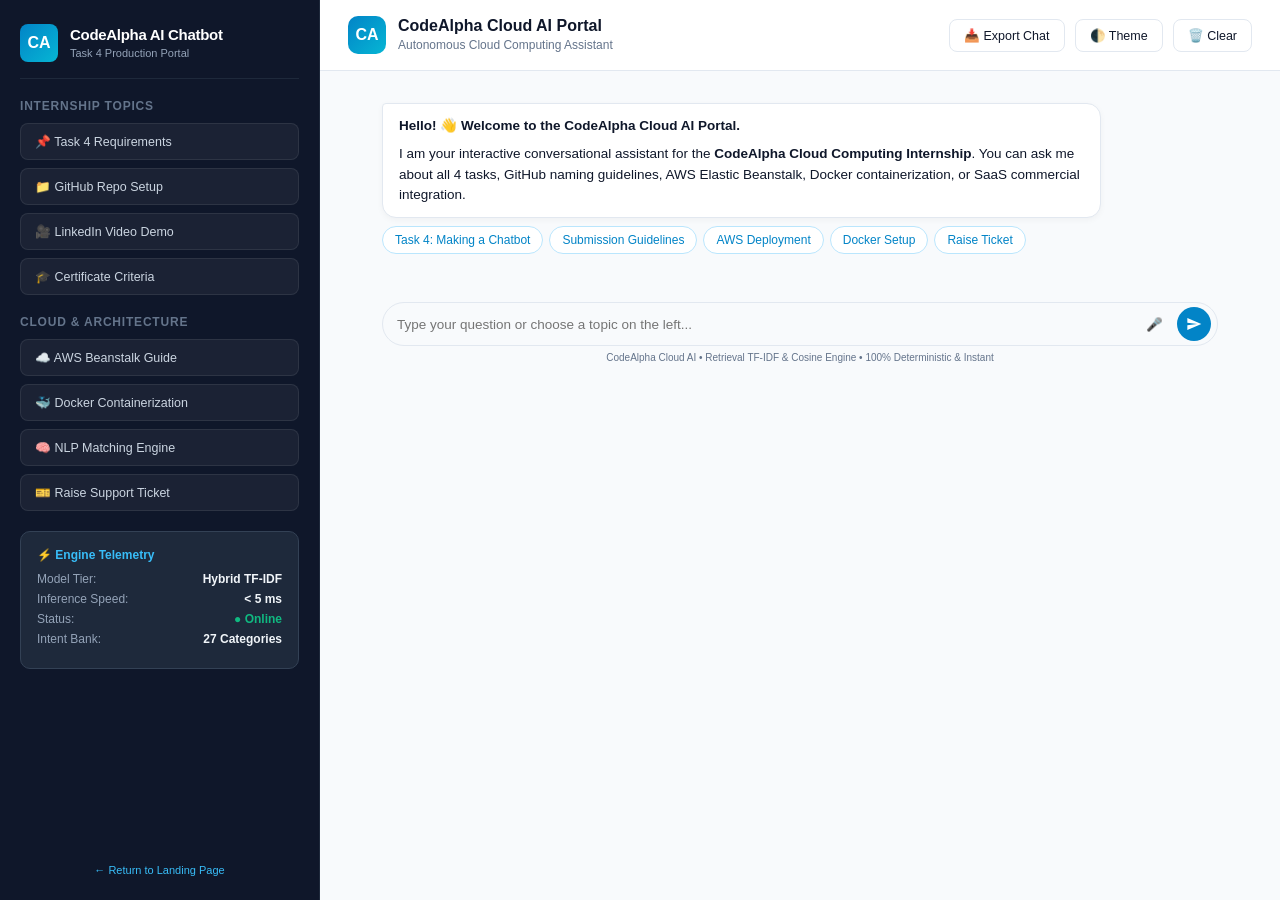
==== templates/chat.html @ cb029849 "feat: complete Task 4 cloud AI chatbot with hybrid NLP, embeddable widget, and cloud deployment" ====
<!DOCTYPE html>
<html lang="en">
<head>
  <meta charset="UTF-8">
  <meta name="viewport" content="width=device-width, initial-scale=1.0">
  <title>CodeAlpha Cloud AI Chatbot | Fullscreen Portal</title>
  <link rel="stylesheet" href="/static/css/chatbot.css">
  <style>
    * { box-sizing: border-box; margin: 0; padding: 0; }
    body {
      font-family: -apple-system, BlinkMacSystemFont, "Segoe UI", Roboto, Helvetica, Arial, sans-serif;
      background: var(--ca-bg);
      color: var(--ca-text);
      height: 100vh;
      display: flex;
      overflow: hidden;
    }

    /* Sidebar */
    .portal-sidebar {
      width: 320px;
      background: #0f172a;
      color: white;
      border-right: 1px solid #1e293b;
      display: flex;
      flex-direction: column;
      padding: 24px 20px;
      gap: 20px;
      overflow-y: auto;
    }

    .sidebar-header {
      display: flex;
      align-items: center;
      gap: 12px;
      padding-bottom: 16px;
      border-bottom: 1px solid #1e293b;
    }

    .sidebar-logo {
      width: 38px;
      height: 38px;
      border-radius: 8px;
      background: linear-gradient(135deg, #0284c7, #06b6d4);
      display: flex;
      align-items: center;
      justify-content: center;
      font-weight: 800;
      color: white;
    }

    .sidebar-title h2 {
      font-size: 15px;
      font-weight: 700;
      letter-spacing: -0.3px;
    }

    .sidebar-title span {
      font-size: 11px;
      color: #94a3b8;
    }

    /* Category Topics */
    .topic-group h4 {
      font-size: 12px;
      text-transform: uppercase;
      letter-spacing: 0.8px;
      color: #64748b;
      margin-bottom: 10px;
    }

    .topic-list {
      display: flex;
      flex-direction: column;
      gap: 8px;
    }

    .topic-btn {
      background: rgba(255, 255, 255, 0.05);
      border: 1px solid rgba(255, 255, 255, 0.08);
      color: #cbd5e1;
      padding: 10px 14px;
      border-radius: 8px;
      font-size: 12.5px;
      text-align: left;
      cursor: pointer;
      transition: all 0.2s;
    }

    .topic-btn:hover {
      background: rgba(2, 132, 199, 0.2);
      border-color: #0284c7;
      color: #38bdf8;
      transform: translateX(3px);
    }

    /* Telemetry Info Card */
    .telemetry-card {
      background: #1e293b;
      border: 1px solid #334155;
      border-radius: 10px;
      padding: 16px;
      font-size: 12px;
    }

    .telemetry-card h5 {
      color: #38bdf8;
      font-size: 12px;
      margin-bottom: 10px;
      display: flex;
      align-items: center;
      gap: 6px;
    }

    .telemetry-item {
      display: flex;
      justify-content: space-between;
      margin-bottom: 6px;
      color: #94a3b8;
    }

    .telemetry-item span:last-child {
      color: #f1f5f9;
      font-weight: 600;
    }

    /* Main Chat Portal Area */
    .portal-main {
      flex: 1;
      display: flex;
      flex-direction: column;
      height: 100vh;
      background: var(--ca-bg);
      position: relative;
    }

    .portal-header {
      padding: 16px 28px;
      background: var(--ca-card-bg);
      border-bottom: 1px solid var(--ca-border);
      display: flex;
      align-items: center;
      justify-content: space-between;
    }

    .portal-header-info {
      display: flex;
      align-items: center;
      gap: 12px;
    }

    .portal-header-actions {
      display: flex;
      gap: 10px;
      align-items: center;
    }

    .portal-action-btn {
      background: var(--ca-card-bg);
      border: 1px solid var(--ca-border);
      color: var(--ca-text);
      padding: 8px 14px;
      border-radius: 8px;
      font-size: 12.5px;
      font-weight: 500;
      cursor: pointer;
      display: inline-flex;
      align-items: center;
      gap: 6px;
      transition: all 0.2s;
    }

    .portal-action-btn:hover {
      background: var(--ca-border);
    }

    /* Fullscreen Chat Box Override */
    #ca-chat-container.portal-view {
      position: static;
      width: 100%;
      height: 100%;
      max-width: 100%;
      max-height: 100%;
      box-shadow: none;
      border: none;
      border-radius: 0;
      opacity: 1;
      visibility: visible;
      transform: none;
    }

    #ca-chat-messages.portal-messages {
      flex: 1;
      padding: 32px;
      max-width: 900px;
      width: 100%;
      margin: 0 auto;
    }

    .portal-footer {
      max-width: 900px;
      width: 100%;
      margin: 0 auto;
      padding: 16px 32px 24px;
    }

    @media (max-width: 850px) {
      .portal-sidebar { display: none; }
      #ca-chat-messages.portal-messages { padding: 16px; }
      .portal-footer { padding: 12px 16px; }
    }
  </style>
</head>
<body>

  <!-- Left Sidebar -->
  <aside class="portal-sidebar">
    <div class="sidebar-header">
      <div class="sidebar-logo">CA</div>
      <div class="sidebar-title">
        <h2>CodeAlpha AI Chatbot</h2>
        <span>Task 4 Production Portal</span>
      </div>
    </div>

    <!-- Quick Prompts List -->
    <div class="topic-group">
      <h4>Internship Topics</h4>
      <div class="topic-list">
        <button class="topic-btn" onclick="portalAsk('What is Task 4: Making a Chatbot?')">📌 Task 4 Requirements</button>
        <button class="topic-btn" onclick="portalAsk('How to name GitHub repository?')">📁 GitHub Repo Setup</button>
        <button class="topic-btn" onclick="portalAsk('LinkedIn post and demo instructions')">🎥 LinkedIn Video Demo</button>
        <button class="topic-btn" onclick="portalAsk('Internship completion certificate')">🎓 Certificate Criteria</button>
      </div>
    </div>

    <div class="topic-group">
      <h4>Cloud & Architecture</h4>
      <div class="topic-list">
        <button class="topic-btn" onclick="portalAsk('Explain AWS Elastic Beanstalk deployment')">☁️ AWS Beanstalk Guide</button>
        <button class="topic-btn" onclick="portalAsk('How to run chatbot with Docker?')">🐳 Docker Containerization</button>
        <button class="topic-btn" onclick="portalAsk('Explain TF-IDF and Cosine Similarity')">🧠 NLP Matching Engine</button>
        <button class="topic-btn" onclick="portalAsk('ticket: I need help deploying to AWS')">🎫 Raise Support Ticket</button>
      </div>
    </div>

    <!-- Engine Telemetry Card -->
    <div class="telemetry-card">
      <h5>⚡ Engine Telemetry</h5>
      <div class="telemetry-item">
        <span>Model Tier:</span>
        <span id="tele-tier">Hybrid TF-IDF</span>
      </div>
      <div class="telemetry-item">
        <span>Inference Speed:</span>
        <span>&lt; 5 ms</span>
      </div>
      <div class="telemetry-item">
        <span>Status:</span>
        <span style="color:#10b981;">● Online</span>
      </div>
      <div class="telemetry-item">
        <span>Intent Bank:</span>
        <span>27 Categories</span>
      </div>
    </div>

    <div style="margin-top:auto; font-size:11px; color:#64748b; text-align:center;">
      <a href="/" style="color:#38bdf8; text-decoration:none;">← Return to Landing Page</a>
    </div>
  </aside>

  <!-- Main Chat Workspace -->
  <main class="portal-main">
    <header class="portal-header">
      <div class="portal-header-info">
        <div class="ca-avatar">CA</div>
        <div>
          <h2 style="font-size:16px; font-weight:700;">CodeAlpha Cloud AI Portal</h2>
          <span style="font-size:12px; color:var(--ca-text-muted);">Autonomous Cloud Computing Assistant</span>
        </div>
      </div>
      <div class="portal-header-actions">
        <button id="ca-export-btn" class="portal-action-btn" title="Download Markdown Transcript">
          <span>📥 Export Chat</span>
        </button>
        <button id="theme-toggle-btn" class="portal-action-btn" title="Toggle Dark/Light Mode">
          <span>🌓 Theme</span>
        </button>
        <button id="ca-clear-btn" class="portal-action-btn" title="Clear Conversation">
          <span>🗑️ Clear</span>
        </button>
      </div>
    </header>

    <!-- Embedded Chat Container -->
    <div id="ca-chat-container" class="portal-view">
      <div id="ca-chat-messages" class="ca-chat-messages portal-messages" aria-live="polite">
        <div class="ca-msg bot">
          <div class="ca-bubble">
            <p><strong>Hello! 👋 Welcome to the CodeAlpha Cloud AI Portal.</strong></p>
            <p>I am your interactive conversational assistant for the <strong>CodeAlpha Cloud Computing Internship</strong>. You can ask me about all 4 tasks, GitHub naming guidelines, AWS Elastic Beanstalk, Docker containerization, or SaaS commercial integration.</p>
          </div>
          <div class="ca-suggestions">
            <button class="ca-chip" onclick="portalAsk('Task 4: Making a Chatbot')">Task 4: Making a Chatbot</button>
            <button class="ca-chip" onclick="portalAsk('Submission Guidelines')">Submission Guidelines</button>
            <button class="ca-chip" onclick="portalAsk('AWS Deployment Guide')">AWS Deployment</button>
            <button class="ca-chip" onclick="portalAsk('Docker Deployment')">Docker Setup</button>
            <button class="ca-chip" onclick="portalAsk('ticket: Need help with cloud deployment')">Raise Ticket</button>
          </div>
        </div>
      </div>

      <div class="portal-footer">
        <form id="ca-chat-form" class="ca-input-form">
          <input
            id="ca-message-input"
            class="ca-input-field"
            type="text"
            placeholder="Type your question or choose a topic on the left..."
            maxlength="1000"
            autocomplete="off"
            required
          />
          <button type="button" id="ca-mic-btn" class="ca-mic-btn" title="Voice Input">🎤</button>
          <button type="submit" class="ca-send-btn" title="Send Message">
            <svg viewBox="0 0 24 24"><path d="M2.01 21L23 12 2.01 3 2 10l15 2-15 2z"/></svg>
          </button>
        </form>
        <div class="ca-footer-credit">
          CodeAlpha Cloud AI • Retrieval TF-IDF & Cosine Engine • 100% Deterministic & Instant
        </div>
      </div>
    </div>
  </main>

  <!-- Chatbot Engine JS -->
  <script src="/static/js/chatbot.js"></script>

  <script>
    function portalAsk(query) {
      if (window.openCodeAlphaChat) {
        window.openCodeAlphaChat(query);
      }
    }

    // Theme Toggle
    const themeBtn = document.getElementById("theme-toggle-btn");
    themeBtn.addEventListener("click", function() {
      const isDark = document.body.getAttribute("data-theme") === "dark";
      if (isDark) {
        document.body.removeAttribute("data-theme");
      } else {
        document.body.setAttribute("data-theme", "dark");
      }
    });
  </script>
</body>
</html>
---- static/css/chatbot.css ----
/* CodeAlpha Cloud AI Chatbot Styles */
:root {
  --ca-primary: #0284c7;
  --ca-primary-hover: #0369a1;
  --ca-accent: #06b6d4;
  --ca-bg: #f8fafc;
  --ca-card-bg: #ffffff;
  --ca-text: #0f172a;
  --ca-text-muted: #64748b;
  --ca-border: #e2e8f0;
  --ca-bot-bubble: #f1f5f9;
  --ca-user-bubble: linear-gradient(135deg, #0284c7, #0ea5e9);
  --ca-user-text: #ffffff;
  --ca-shadow: 0 10px 25px -5px rgba(0, 0, 0, 0.1), 0 8px 10px -6px rgba(0, 0, 0, 0.1);
  --ca-radius: 16px;
}

[data-theme="dark"] {
  --ca-bg: #0f172a;
  --ca-card-bg: #1e293b;
  --ca-text: #f1f5f9;
  --ca-text-muted: #94a3b8;
  --ca-border: #334155;
  --ca-bot-bubble: #334155;
  --ca-user-bubble: linear-gradient(135deg, #0284c7, #2563eb);
  --ca-user-text: #ffffff;
  --ca-shadow: 0 12px 30px rgba(0, 0, 0, 0.35);
}

/* Floating Launcher Button */
.ca-widget-launcher {
  position: fixed;
  bottom: 24px;
  right: 24px;
  width: 60px;
  height: 60px;
  border-radius: 50%;
  background: linear-gradient(135deg, #0284c7, #06b6d4);
  color: white;
  border: none;
  cursor: pointer;
  box-shadow: 0 8px 24px rgba(2, 132, 199, 0.45);
  display: flex;
  align-items: center;
  justify-content: center;
  z-index: 99999;
  transition: transform 0.25s ease, box-shadow 0.25s ease;
}

.ca-widget-launcher:hover {
  transform: scale(1.08);
  box-shadow: 0 12px 30px rgba(2, 132, 199, 0.6);
}

.ca-widget-launcher svg {
  width: 28px;
  height: 28px;
  fill: currentColor;
  transition: transform 0.2s ease;
}

.ca-badge {
  position: absolute;
  top: -2px;
  right: -2px;
  width: 14px;
  height: 14px;
  background: #10b981;
  border: 2px solid white;
  border-radius: 50%;
  animation: pulse 2s infinite;
}

@keyframes pulse {
  0% { transform: scale(0.95); box-shadow: 0 0 0 0 rgba(16, 185, 129, 0.7); }
  70% { transform: scale(1); box-shadow: 0 0 0 8px rgba(16, 185, 129, 0); }
  100% { transform: scale(0.95); box-shadow: 0 0 0 0 rgba(16, 185, 129, 0); }
}

/* Floating Widget Container */
.ca-widget-container {
  position: fixed;
  bottom: 96px;
  right: 24px;
  width: 390px;
  height: 600px;
  max-width: calc(100vw - 32px);
  max-height: calc(100vh - 120px);
  background: var(--ca-card-bg);
  border: 1px solid var(--ca-border);
  border-radius: var(--ca-radius);
  box-shadow: var(--ca-shadow);
  display: flex;
  flex-direction: column;
  overflow: hidden;
  z-index: 99998;
  opacity: 0;
  visibility: hidden;
  transform: translateY(20px) scale(0.95);
  transition: all 0.3s cubic-bezier(0.16, 1, 0.3, 1);
}

.ca-widget-container.active {
  opacity: 1;
  visibility: visible;
  transform: translateY(0) scale(1);
}

/* Widget Header */
.ca-chat-header {
  padding: 16px 20px;
  background: linear-gradient(135deg, #0f172a, #1e293b);
  color: white;
  display: flex;
  align-items: center;
  justify-content: space-between;
  border-bottom: 1px solid rgba(255, 255, 255, 0.1);
}

.ca-header-info {
  display: flex;
  align-items: center;
  gap: 12px;
}

.ca-avatar {
  width: 38px;
  height: 38px;
  border-radius: 10px;
  background: linear-gradient(135deg, #0284c7, #06b6d4);
  display: flex;
  align-items: center;
  justify-content: center;
  font-weight: bold;
  color: white;
  font-size: 16px;
}

.ca-title-group h3 {
  margin: 0;
  font-size: 15px;
  font-weight: 600;
}

.ca-title-group .ca-status {
  display: flex;
  align-items: center;
  gap: 6px;
  font-size: 11px;
  color: #94a3b8;
}

.ca-status-dot {
  width: 7px;
  height: 7px;
  border-radius: 50%;
  background: #10b981;
}

.ca-header-actions {
  display: flex;
  gap: 8px;
}

.ca-icon-btn {
  background: transparent;
  border: none;
  color: #94a3b8;
  cursor: pointer;
  padding: 6px;
  border-radius: 6px;
  display: flex;
  align-items: center;
  justify-content: center;
  transition: color 0.2s, background 0.2s;
}

.ca-icon-btn:hover {
  color: white;
  background: rgba(255, 255, 255, 0.1);
}

/* Messages Area */
.ca-chat-messages {
  flex: 1;
  overflow-y: auto;
  padding: 16px;
  display: flex;
  flex-direction: column;
  gap: 14px;
  background: var(--ca-bg);
}

.ca-msg {
  display: flex;
  flex-direction: column;
  max-width: 86%;
  animation: fadeIn 0.25s ease-out;
}

@keyframes fadeIn {
  from { opacity: 0; transform: translateY(6px); }
  to { opacity: 1; transform: translateY(0); }
}

.ca-msg.bot {
  align-self: flex-start;
}

.ca-msg.user {
  align-self: flex-end;
}

.ca-bubble {
  padding: 12px 16px;
  border-radius: 14px;
  font-size: 13.5px;
  line-height: 1.5;
  word-break: break-word;
}

.ca-msg.bot .ca-bubble {
  background: var(--ca-card-bg);
  color: var(--ca-text);
  border: 1px solid var(--ca-border);
  border-top-left-radius: 4px;
  box-shadow: 0 2px 6px rgba(0, 0, 0, 0.04);
}

.ca-msg.user .ca-bubble {
  background: var(--ca-user-bubble);
  color: var(--ca-user-text);
  border-top-right-radius: 4px;
  box-shadow: 0 4px 12px rgba(2, 132, 199, 0.25);
}

.ca-bubble p {
  margin: 0 0 8px 0;
}
.ca-bubble p:last-child {
  margin: 0;
}

.ca-bubble ul, .ca-bubble ol {
  margin: 6px 0;
  padding-left: 20px;
}

.ca-bubble code {
  background: rgba(0, 0, 0, 0.08);
  padding: 2px 5px;
  border-radius: 4px;
  font-family: monospace;
  font-size: 12px;
}

.ca-msg.user .ca-bubble code {
  background: rgba(255, 255, 255, 0.2);
}

.ca-bubble pre {
  background: #0f172a;
  color: #38bdf8;
  padding: 10px;
  border-radius: 8px;
  overflow-x: auto;
  font-size: 12px;
  margin: 8px 0;
}

/* Meta telemetry tags under bot bubble */
.ca-meta-bar {
  display: flex;
  align-items: center;
  gap: 8px;
  margin-top: 4px;
  font-size: 11px;
  color: var(--ca-text-muted);
}

.ca-badge-confidence {
  display: inline-flex;
  align-items: center;
  background: rgba(16, 185, 129, 0.12);
  color: #059669;
  padding: 2px 6px;
  border-radius: 4px;
  font-weight: 600;
  font-size: 10px;
}

.ca-feedback-group {
  display: inline-flex;
  gap: 4px;
  margin-left: auto;
}

.ca-feedback-btn {
  background: none;
  border: none;
  cursor: pointer;
  padding: 2px 4px;
  border-radius: 4px;
  color: var(--ca-text-muted);
  font-size: 12px;
  transition: all 0.2s;
}

.ca-feedback-btn:hover {
  color: var(--ca-primary);
  background: rgba(0, 0, 0, 0.05);
}

.ca-feedback-btn.voted {
  color: #059669;
  font-weight: bold;
}

/* Suggestions Chips */
.ca-suggestions {
  display: flex;
  flex-wrap: wrap;
  gap: 6px;
  margin-top: 8px;
}

.ca-chip {
  background: var(--ca-card-bg);
  border: 1px solid #bae6fd;
  color: #0284c7;
  padding: 6px 12px;
  border-radius: 20px;
  font-size: 12px;
  cursor: pointer;
  transition: all 0.2s ease;
  white-space: nowrap;
}

.ca-chip:hover {
  background: #0284c7;
  color: white;
  border-color: #0284c7;
  transform: translateY(-1px);
}

/* Typing Indicator */
.ca-typing {
  display: flex;
  align-items: center;
  gap: 4px;
  padding: 10px 14px;
  background: var(--ca-card-bg);
  border: 1px solid var(--ca-border);
  border-radius: 14px;
  width: fit-content;
  border-top-left-radius: 4px;
}

.ca-dot {
  width: 6px;
  height: 6px;
  background: #94a3b8;
  border-radius: 50%;
  animation: wave 1.2s infinite ease-in-out;
}

.ca-dot:nth-child(2) { animation-delay: 0.2s; }
.ca-dot:nth-child(3) { animation-delay: 0.4s; }

@keyframes wave {
  0%, 60%, 100% { transform: translateY(0); }
  30% { transform: translateY(-5px); }
}

/* Input Form */
.ca-chat-footer {
  padding: 12px 16px;
  background: var(--ca-card-bg);
  border-top: 1px solid var(--ca-border);
}

.ca-input-form {
  display: flex;
  align-items: center;
  gap: 8px;
  background: var(--ca-bg);
  border: 1px solid var(--ca-border);
  border-radius: 24px;
  padding: 4px 6px 4px 14px;
  transition: border-color 0.2s, box-shadow 0.2s;
}

.ca-input-form:focus-within {
  border-color: var(--ca-primary);
  box-shadow: 0 0 0 3px rgba(2, 132, 199, 0.15);
}

.ca-input-field {
  flex: 1;
  border: none;
  background: transparent;
  outline: none;
  font-size: 13.5px;
  color: var(--ca-text);
  padding: 6px 0;
}

.ca-mic-btn {
  background: none;
  border: none;
  color: var(--ca-text-muted);
  cursor: pointer;
  padding: 6px;
  display: flex;
  align-items: center;
  justify-content: center;
  border-radius: 50%;
  transition: all 0.2s;
}

.ca-mic-btn.listening {
  color: #ef4444;
  animation: pulse 1s infinite;
}

.ca-send-btn {
  width: 34px;
  height: 34px;
  border-radius: 50%;
  background: var(--ca-primary);
  color: white;
  border: none;
  display: flex;
  align-items: center;
  justify-content: center;
  cursor: pointer;
  transition: background 0.2s, transform 0.1s;
}

.ca-send-btn:hover {
  background: var(--ca-primary-hover);
  transform: scale(1.05);
}

.ca-send-btn svg {
  width: 16px;
  height: 16px;
  fill: currentColor;
}

.ca-footer-credit {
  text-align: center;
  font-size: 10px;
  color: var(--ca-text-muted);
  margin-top: 6px;
}
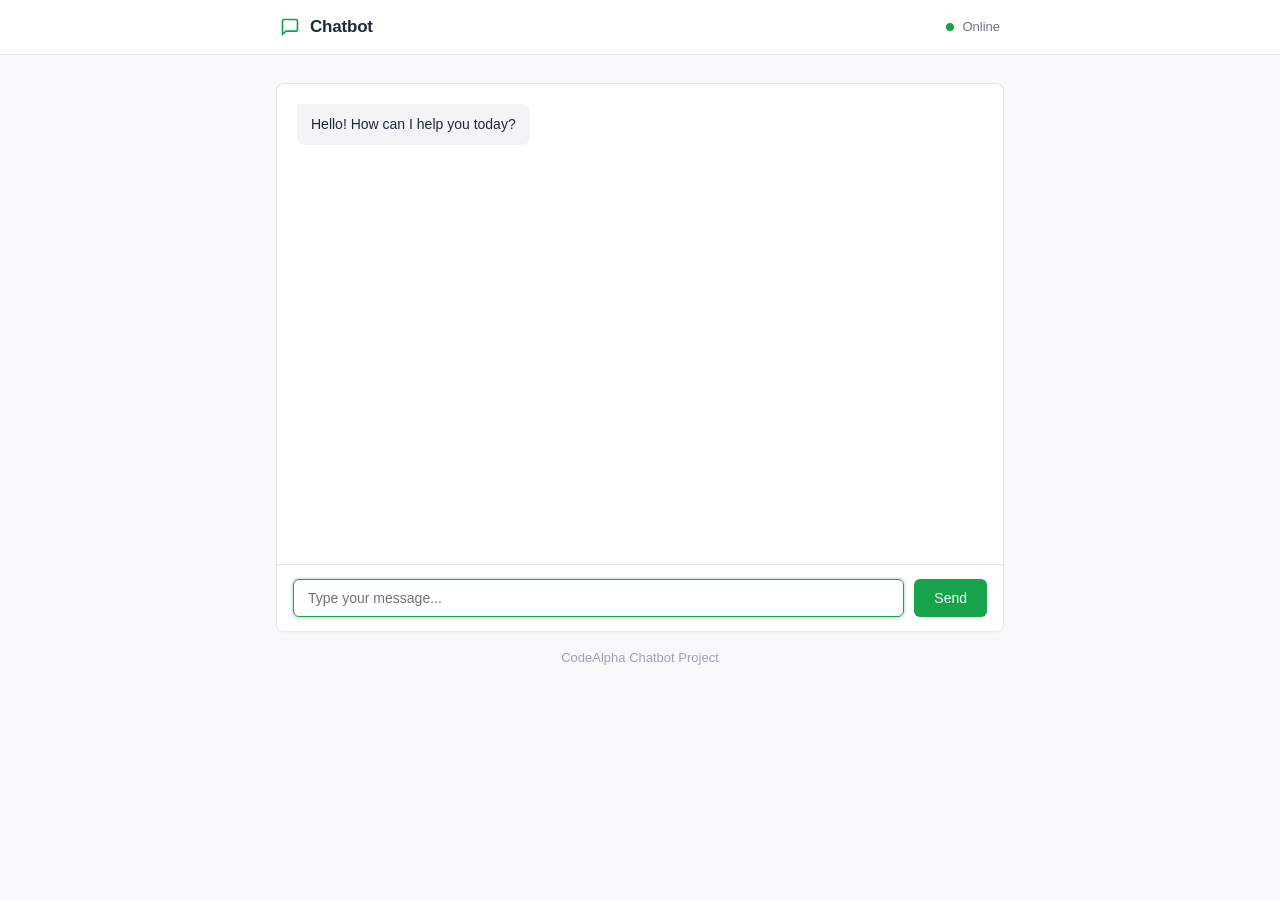
==== commit 77ae548d: "style: redesign chatbot UI to a clean, minimal, human-crafted design" ====
--- a/templates/chat.html
+++ b/templates/chat.html
@@ -3,357 +3,57 @@
 <head>
   <meta charset="UTF-8">
   <meta name="viewport" content="width=device-width, initial-scale=1.0">
-  <title>CodeAlpha Cloud AI Chatbot | Fullscreen Portal</title>
-  <link rel="stylesheet" href="/static/css/chatbot.css">
-  <style>
-    * { box-sizing: border-box; margin: 0; padding: 0; }
-    body {
-      font-family: -apple-system, BlinkMacSystemFont, "Segoe UI", Roboto, Helvetica, Arial, sans-serif;
-      background: var(--ca-bg);
-      color: var(--ca-text);
-      height: 100vh;
-      display: flex;
-      overflow: hidden;
-    }
-
-    /* Sidebar */
-    .portal-sidebar {
-      width: 320px;
-      background: #0f172a;
-      color: white;
-      border-right: 1px solid #1e293b;
-      display: flex;
-      flex-direction: column;
-      padding: 24px 20px;
-      gap: 20px;
-      overflow-y: auto;
-    }
-
-    .sidebar-header {
-      display: flex;
-      align-items: center;
-      gap: 12px;
-      padding-bottom: 16px;
-      border-bottom: 1px solid #1e293b;
-    }
-
-    .sidebar-logo {
-      width: 38px;
-      height: 38px;
-      border-radius: 8px;
-      background: linear-gradient(135deg, #0284c7, #06b6d4);
-      display: flex;
-      align-items: center;
-      justify-content: center;
-      font-weight: 800;
-      color: white;
-    }
-
-    .sidebar-title h2 {
-      font-size: 15px;
-      font-weight: 700;
-      letter-spacing: -0.3px;
-    }
-
-    .sidebar-title span {
-      font-size: 11px;
-      color: #94a3b8;
-    }
-
-    /* Category Topics */
-    .topic-group h4 {
-      font-size: 12px;
-      text-transform: uppercase;
-      letter-spacing: 0.8px;
-      color: #64748b;
-      margin-bottom: 10px;
-    }
-
-    .topic-list {
-      display: flex;
-      flex-direction: column;
-      gap: 8px;
-    }
-
-    .topic-btn {
-      background: rgba(255, 255, 255, 0.05);
-      border: 1px solid rgba(255, 255, 255, 0.08);
-      color: #cbd5e1;
-      padding: 10px 14px;
-      border-radius: 8px;
-      font-size: 12.5px;
-      text-align: left;
-      cursor: pointer;
-      transition: all 0.2s;
-    }
-
-    .topic-btn:hover {
-      background: rgba(2, 132, 199, 0.2);
-      border-color: #0284c7;
-      color: #38bdf8;
-      transform: translateX(3px);
-    }
-
-    /* Telemetry Info Card */
-    .telemetry-card {
-      background: #1e293b;
-      border: 1px solid #334155;
-      border-radius: 10px;
-      padding: 16px;
-      font-size: 12px;
-    }
-
-    .telemetry-card h5 {
-      color: #38bdf8;
-      font-size: 12px;
-      margin-bottom: 10px;
-      display: flex;
-      align-items: center;
-      gap: 6px;
-    }
-
-    .telemetry-item {
-      display: flex;
-      justify-content: space-between;
-      margin-bottom: 6px;
-      color: #94a3b8;
-    }
-
-    .telemetry-item span:last-child {
-      color: #f1f5f9;
-      font-weight: 600;
-    }
-
-    /* Main Chat Portal Area */
-    .portal-main {
-      flex: 1;
-      display: flex;
-      flex-direction: column;
-      height: 100vh;
-      background: var(--ca-bg);
-      position: relative;
-    }
-
-    .portal-header {
-      padding: 16px 28px;
-      background: var(--ca-card-bg);
-      border-bottom: 1px solid var(--ca-border);
-      display: flex;
-      align-items: center;
-      justify-content: space-between;
-    }
-
-    .portal-header-info {
-      display: flex;
-      align-items: center;
-      gap: 12px;
-    }
-
-    .portal-header-actions {
-      display: flex;
-      gap: 10px;
-      align-items: center;
-    }
-
-    .portal-action-btn {
-      background: var(--ca-card-bg);
-      border: 1px solid var(--ca-border);
-      color: var(--ca-text);
-      padding: 8px 14px;
-      border-radius: 8px;
-      font-size: 12.5px;
-      font-weight: 500;
-      cursor: pointer;
-      display: inline-flex;
-      align-items: center;
-      gap: 6px;
-      transition: all 0.2s;
-    }
-
-    .portal-action-btn:hover {
-      background: var(--ca-border);
-    }
-
-    /* Fullscreen Chat Box Override */
-    #ca-chat-container.portal-view {
-      position: static;
-      width: 100%;
-      height: 100%;
-      max-width: 100%;
-      max-height: 100%;
-      box-shadow: none;
-      border: none;
-      border-radius: 0;
-      opacity: 1;
-      visibility: visible;
-      transform: none;
-    }
-
-    #ca-chat-messages.portal-messages {
-      flex: 1;
-      padding: 32px;
-      max-width: 900px;
-      width: 100%;
-      margin: 0 auto;
-    }
-
-    .portal-footer {
-      max-width: 900px;
-      width: 100%;
-      margin: 0 auto;
-      padding: 16px 32px 24px;
-    }
-
-    @media (max-width: 850px) {
-      .portal-sidebar { display: none; }
-      #ca-chat-messages.portal-messages { padding: 16px; }
-      .portal-footer { padding: 12px 16px; }
-    }
-  </style>
+  <title>Chatbot - CodeAlpha Chatbot Project</title>
+  <link rel="stylesheet" href="/static/css/style.css">
 </head>
 <body>
 
-  <!-- Left Sidebar -->
-  <aside class="portal-sidebar">
-    <div class="sidebar-header">
-      <div class="sidebar-logo">CA</div>
-      <div class="sidebar-title">
-        <h2>CodeAlpha AI Chatbot</h2>
-        <span>Task 4 Production Portal</span>
+  <!-- Header -->
+  <header class="header">
+    <div class="header-container">
+      <div class="header-left">
+        <svg class="chat-icon" viewBox="0 0 24 24" width="20" height="20" fill="none" stroke="currentColor" stroke-width="2" stroke-linecap="round" stroke-linejoin="round">
+          <path d="M21 15a2 2 0 0 1-2 2H7l-4 4V5a2 2 0 0 1 2-2h14a2 2 0 0 1 2 2z"></path>
+        </svg>
+        <span class="header-title">Chatbot</span>
+      </div>
+      <div class="header-right">
+        <span class="status-indicator"></span>
+        <span class="status-text">Online</span>
       </div>
     </div>
+  </header>
 
-    <!-- Quick Prompts List -->
-    <div class="topic-group">
-      <h4>Internship Topics</h4>
-      <div class="topic-list">
-        <button class="topic-btn" onclick="portalAsk('What is Task 4: Making a Chatbot?')">📌 Task 4 Requirements</button>
-        <button class="topic-btn" onclick="portalAsk('How to name GitHub repository?')">📁 GitHub Repo Setup</button>
-        <button class="topic-btn" onclick="portalAsk('LinkedIn post and demo instructions')">🎥 LinkedIn Video Demo</button>
-        <button class="topic-btn" onclick="portalAsk('Internship completion certificate')">🎓 Certificate Criteria</button>
-      </div>
-    </div>
-
-    <div class="topic-group">
-      <h4>Cloud & Architecture</h4>
-      <div class="topic-list">
-        <button class="topic-btn" onclick="portalAsk('Explain AWS Elastic Beanstalk deployment')">☁️ AWS Beanstalk Guide</button>
-        <button class="topic-btn" onclick="portalAsk('How to run chatbot with Docker?')">🐳 Docker Containerization</button>
-        <button class="topic-btn" onclick="portalAsk('Explain TF-IDF and Cosine Similarity')">🧠 NLP Matching Engine</button>
-        <button class="topic-btn" onclick="portalAsk('ticket: I need help deploying to AWS')">🎫 Raise Support Ticket</button>
-      </div>
-    </div>
-
-    <!-- Engine Telemetry Card -->
-    <div class="telemetry-card">
-      <h5>⚡ Engine Telemetry</h5>
-      <div class="telemetry-item">
-        <span>Model Tier:</span>
-        <span id="tele-tier">Hybrid TF-IDF</span>
-      </div>
-      <div class="telemetry-item">
-        <span>Inference Speed:</span>
-        <span>&lt; 5 ms</span>
-      </div>
-      <div class="telemetry-item">
-        <span>Status:</span>
-        <span style="color:#10b981;">● Online</span>
-      </div>
-      <div class="telemetry-item">
-        <span>Intent Bank:</span>
-        <span>27 Categories</span>
-      </div>
-    </div>
-
-    <div style="margin-top:auto; font-size:11px; color:#64748b; text-align:center;">
-      <a href="/" style="color:#38bdf8; text-decoration:none;">← Return to Landing Page</a>
-    </div>
-  </aside>
-
-  <!-- Main Chat Workspace -->
-  <main class="portal-main">
-    <header class="portal-header">
-      <div class="portal-header-info">
-        <div class="ca-avatar">CA</div>
-        <div>
-          <h2 style="font-size:16px; font-weight:700;">CodeAlpha Cloud AI Portal</h2>
-          <span style="font-size:12px; color:var(--ca-text-muted);">Autonomous Cloud Computing Assistant</span>
-        </div>
-      </div>
-      <div class="portal-header-actions">
-        <button id="ca-export-btn" class="portal-action-btn" title="Download Markdown Transcript">
-          <span>📥 Export Chat</span>
-        </button>
-        <button id="theme-toggle-btn" class="portal-action-btn" title="Toggle Dark/Light Mode">
-          <span>🌓 Theme</span>
-        </button>
-        <button id="ca-clear-btn" class="portal-action-btn" title="Clear Conversation">
-          <span>🗑️ Clear</span>
-        </button>
-      </div>
-    </header>
-
-    <!-- Embedded Chat Container -->
-    <div id="ca-chat-container" class="portal-view">
-      <div id="ca-chat-messages" class="ca-chat-messages portal-messages" aria-live="polite">
-        <div class="ca-msg bot">
-          <div class="ca-bubble">
-            <p><strong>Hello! 👋 Welcome to the CodeAlpha Cloud AI Portal.</strong></p>
-            <p>I am your interactive conversational assistant for the <strong>CodeAlpha Cloud Computing Internship</strong>. You can ask me about all 4 tasks, GitHub naming guidelines, AWS Elastic Beanstalk, Docker containerization, or SaaS commercial integration.</p>
-          </div>
-          <div class="ca-suggestions">
-            <button class="ca-chip" onclick="portalAsk('Task 4: Making a Chatbot')">Task 4: Making a Chatbot</button>
-            <button class="ca-chip" onclick="portalAsk('Submission Guidelines')">Submission Guidelines</button>
-            <button class="ca-chip" onclick="portalAsk('AWS Deployment Guide')">AWS Deployment</button>
-            <button class="ca-chip" onclick="portalAsk('Docker Deployment')">Docker Setup</button>
-            <button class="ca-chip" onclick="portalAsk('ticket: Need help with cloud deployment')">Raise Ticket</button>
-          </div>
+  <!-- Main Chat Container -->
+  <main class="main-container">
+    <div class="chat-card">
+      <div id="chat-messages" class="chat-messages" aria-live="polite">
+        <!-- Initial Welcome Message -->
+        <div class="message bot">
+          <div class="bubble">Hello! How can I help you today?</div>
         </div>
       </div>
 
-      <div class="portal-footer">
-        <form id="ca-chat-form" class="ca-input-form">
-          <input
-            id="ca-message-input"
-            class="ca-input-field"
-            type="text"
-            placeholder="Type your question or choose a topic on the left..."
-            maxlength="1000"
-            autocomplete="off"
-            required
-          />
-          <button type="button" id="ca-mic-btn" class="ca-mic-btn" title="Voice Input">🎤</button>
-          <button type="submit" class="ca-send-btn" title="Send Message">
-            <svg viewBox="0 0 24 24"><path d="M2.01 21L23 12 2.01 3 2 10l15 2-15 2z"/></svg>
-          </button>
-        </form>
-        <div class="ca-footer-credit">
-          CodeAlpha Cloud AI • Retrieval TF-IDF & Cosine Engine • 100% Deterministic & Instant
-        </div>
-      </div>
+      <!-- Message Input Form -->
+      <form id="chat-form" class="chat-input-area">
+        <input
+          type="text"
+          id="user-input"
+          class="chat-input"
+          placeholder="Type your message..."
+          autocomplete="off"
+          required
+        />
+        <button type="submit" id="send-button" class="send-btn">Send</button>
+      </form>
     </div>
+
+    <!-- Footer -->
+    <footer class="footer">
+      CodeAlpha Chatbot Project
+    </footer>
   </main>
 
-  <!-- Chatbot Engine JS -->
-  <script src="/static/js/chatbot.js"></script>
-
-  <script>
-    function portalAsk(query) {
-      if (window.openCodeAlphaChat) {
-        window.openCodeAlphaChat(query);
-      }
-    }
-
-    // Theme Toggle
-    const themeBtn = document.getElementById("theme-toggle-btn");
-    themeBtn.addEventListener("click", function() {
-      const isDark = document.body.getAttribute("data-theme") === "dark";
-      if (isDark) {
-        document.body.removeAttribute("data-theme");
-      } else {
-        document.body.setAttribute("data-theme", "dark");
-      }
-    });
-  </script>
+  <script src="/static/js/main.js"></script>
 </body>
 </html>
--- a/static/css/style.css
+++ b/static/css/style.css
@@ -0,0 +1,312 @@
+/* Simple, Clean, Natural Styling for CodeAlpha Chatbot */
+
+:root {
+  --bg-page: #f8f9fa;
+  --bg-card: #ffffff;
+  --text-main: #1f2937;
+  --text-muted: #6b7280;
+  --text-footer: #9ca3af;
+  --border-color: #e5e7eb;
+  --input-border: #d1d5db;
+
+  /* Subtle soft green accent */
+  --accent-green: #16a34a;
+  --accent-green-hover: #15803d;
+  --bubble-bot-bg: #f3f4f6;
+  --bubble-bot-text: #1f2937;
+  --bubble-user-bg: #dcfce7;
+  --bubble-user-text: #14532d;
+}
+
+* {
+  box-sizing: border-box;
+  margin: 0;
+  padding: 0;
+}
+
+body {
+  font-family: 'Inter', Arial, -apple-system, BlinkMacSystemFont, 'Segoe UI', Roboto, sans-serif;
+  background-color: var(--bg-page);
+  color: var(--text-main);
+  line-height: 1.5;
+  min-height: 100vh;
+  display: flex;
+  flex-direction: column;
+}
+
+/* Header */
+.header {
+  background-color: var(--bg-card);
+  border-bottom: 1px solid var(--border-color);
+  width: 100%;
+}
+
+.header-container {
+  max-width: 760px;
+  margin: 0 auto;
+  padding: 14px 20px;
+  display: flex;
+  align-items: center;
+  justify-content: space-between;
+}
+
+.header-left {
+  display: flex;
+  align-items: center;
+  gap: 10px;
+}
+
+.chat-icon {
+  color: var(--accent-green);
+  display: flex;
+  align-items: center;
+}
+
+.header-title {
+  font-size: 17px;
+  font-weight: 600;
+  color: var(--text-main);
+  letter-spacing: -0.2px;
+}
+
+.header-right {
+  display: flex;
+  align-items: center;
+  gap: 8px;
+}
+
+.status-indicator {
+  width: 8px;
+  height: 8px;
+  border-radius: 50%;
+  background-color: var(--accent-green);
+}
+
+.status-text {
+  font-size: 13px;
+  color: var(--text-muted);
+}
+
+/* Main Container */
+.main-container {
+  flex: 1;
+  max-width: 760px;
+  width: 100%;
+  margin: 28px auto 0;
+  padding: 0 16px;
+  display: flex;
+  flex-direction: column;
+}
+
+/* Chat Card */
+.chat-card {
+  background-color: var(--bg-card);
+  border: 1px solid var(--border-color);
+  border-radius: 8px;
+  display: flex;
+  flex-direction: column;
+  overflow: hidden;
+  box-shadow: 0 1px 3px rgba(0, 0, 0, 0.04);
+}
+
+/* Messages Area */
+.chat-messages {
+  height: 480px;
+  max-height: calc(100vh - 230px);
+  overflow-y: auto;
+  padding: 20px;
+  display: flex;
+  flex-direction: column;
+  gap: 14px;
+}
+
+.message {
+  display: flex;
+  width: 100%;
+}
+
+.message.bot {
+  justify-content: flex-start;
+}
+
+.message.user {
+  justify-content: flex-end;
+}
+
+.bubble {
+  max-width: 80%;
+  padding: 10px 14px;
+  border-radius: 8px;
+  font-size: 14px;
+  line-height: 1.5;
+  word-break: break-word;
+  white-space: pre-wrap;
+}
+
+.message.bot .bubble {
+  background-color: var(--bubble-bot-bg);
+  color: var(--bubble-bot-text);
+  border-top-left-radius: 2px;
+}
+
+.message.user .bubble {
+  background-color: var(--bubble-user-bg);
+  color: var(--bubble-user-text);
+  border-top-right-radius: 2px;
+}
+
+/* Formatting inside bubbles */
+.bubble p {
+  margin: 0 0 6px 0;
+}
+
+.bubble p:last-child {
+  margin-bottom: 0;
+}
+
+.bubble strong {
+  font-weight: 600;
+}
+
+.bubble code {
+  background: rgba(0, 0, 0, 0.06);
+  padding: 2px 4px;
+  border-radius: 4px;
+  font-family: Consolas, Monaco, monospace;
+  font-size: 13px;
+}
+
+/* Subtle typing placeholder */
+.typing-indicator {
+  display: flex;
+  align-items: center;
+  gap: 4px;
+  padding: 10px 14px;
+  background-color: var(--bubble-bot-bg);
+  color: var(--text-muted);
+  font-size: 13px;
+  border-radius: 8px;
+  border-top-left-radius: 2px;
+  width: fit-content;
+}
+
+.typing-dot {
+  width: 5px;
+  height: 5px;
+  border-radius: 50%;
+  background-color: var(--text-muted);
+  opacity: 0.6;
+  animation: typing-blink 1.2s infinite ease-in-out;
+}
+
+.typing-dot:nth-child(2) {
+  animation-delay: 0.2s;
+}
+
+.typing-dot:nth-child(3) {
+  animation-delay: 0.4s;
+}
+
+@keyframes typing-blink {
+  0%, 80%, 100% { opacity: 0.3; transform: scale(0.9); }
+  40% { opacity: 1; transform: scale(1.1); }
+}
+
+/* Input Area */
+.chat-input-area {
+  display: flex;
+  gap: 10px;
+  padding: 14px 16px;
+  border-top: 1px solid var(--border-color);
+  background-color: var(--bg-card);
+}
+
+.chat-input {
+  flex: 1;
+  border: 1px solid var(--input-border);
+  border-radius: 6px;
+  padding: 10px 14px;
+  font-size: 14px;
+  color: var(--text-main);
+  background-color: #ffffff;
+  outline: none;
+  transition: border-color 0.15s ease, box-shadow 0.15s ease;
+}
+
+.chat-input:focus {
+  border-color: var(--accent-green);
+  box-shadow: 0 0 0 2px rgba(22, 163, 74, 0.15);
+}
+
+.chat-input::placeholder {
+  color: var(--text-muted);
+}
+
+.send-btn {
+  background-color: var(--accent-green);
+  color: #ffffff;
+  border: none;
+  border-radius: 6px;
+  padding: 10px 20px;
+  font-size: 14px;
+  font-weight: 500;
+  cursor: pointer;
+  transition: background-color 0.15s ease;
+}
+
+.send-btn:hover {
+  background-color: var(--accent-green-hover);
+}
+
+.send-btn:active {
+  background-color: #166534;
+}
+
+.send-btn:disabled {
+  opacity: 0.6;
+  cursor: not-allowed;
+}
+
+/* Footer */
+.footer {
+  text-align: center;
+  font-size: 13px;
+  color: var(--text-footer);
+  padding: 16px 0 24px;
+}
+
+/* Responsive */
+@media (max-width: 640px) {
+  .header-container {
+    padding: 12px 16px;
+  }
+
+  .main-container {
+    margin-top: 12px;
+    padding: 0 10px;
+  }
+
+  .chat-messages {
+    height: calc(100vh - 180px);
+    padding: 14px;
+    gap: 10px;
+  }
+
+  .bubble {
+    max-width: 88%;
+    font-size: 13.5px;
+  }
+
+  .chat-input-area {
+    padding: 10px 12px;
+    gap: 8px;
+  }
+
+  .chat-input {
+    padding: 9px 12px;
+  }
+
+  .send-btn {
+    padding: 9px 16px;
+  }
+}
